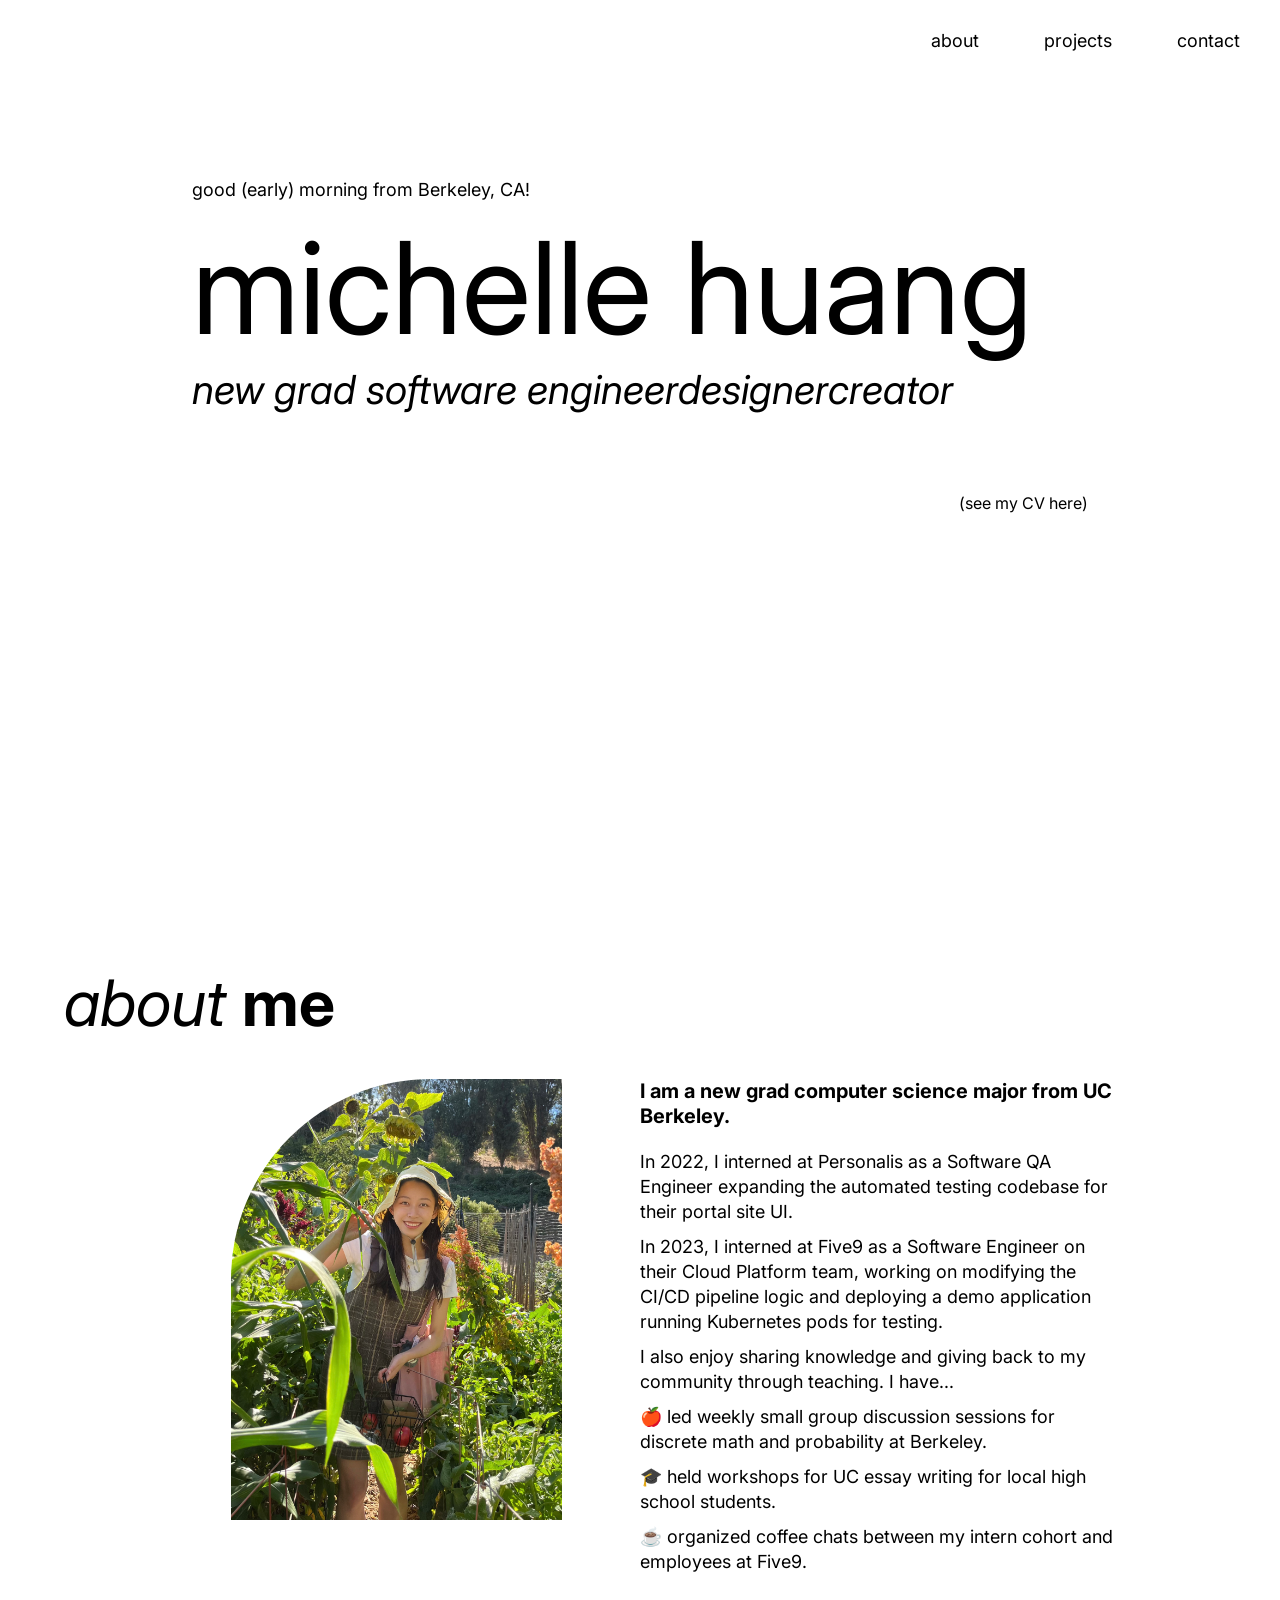
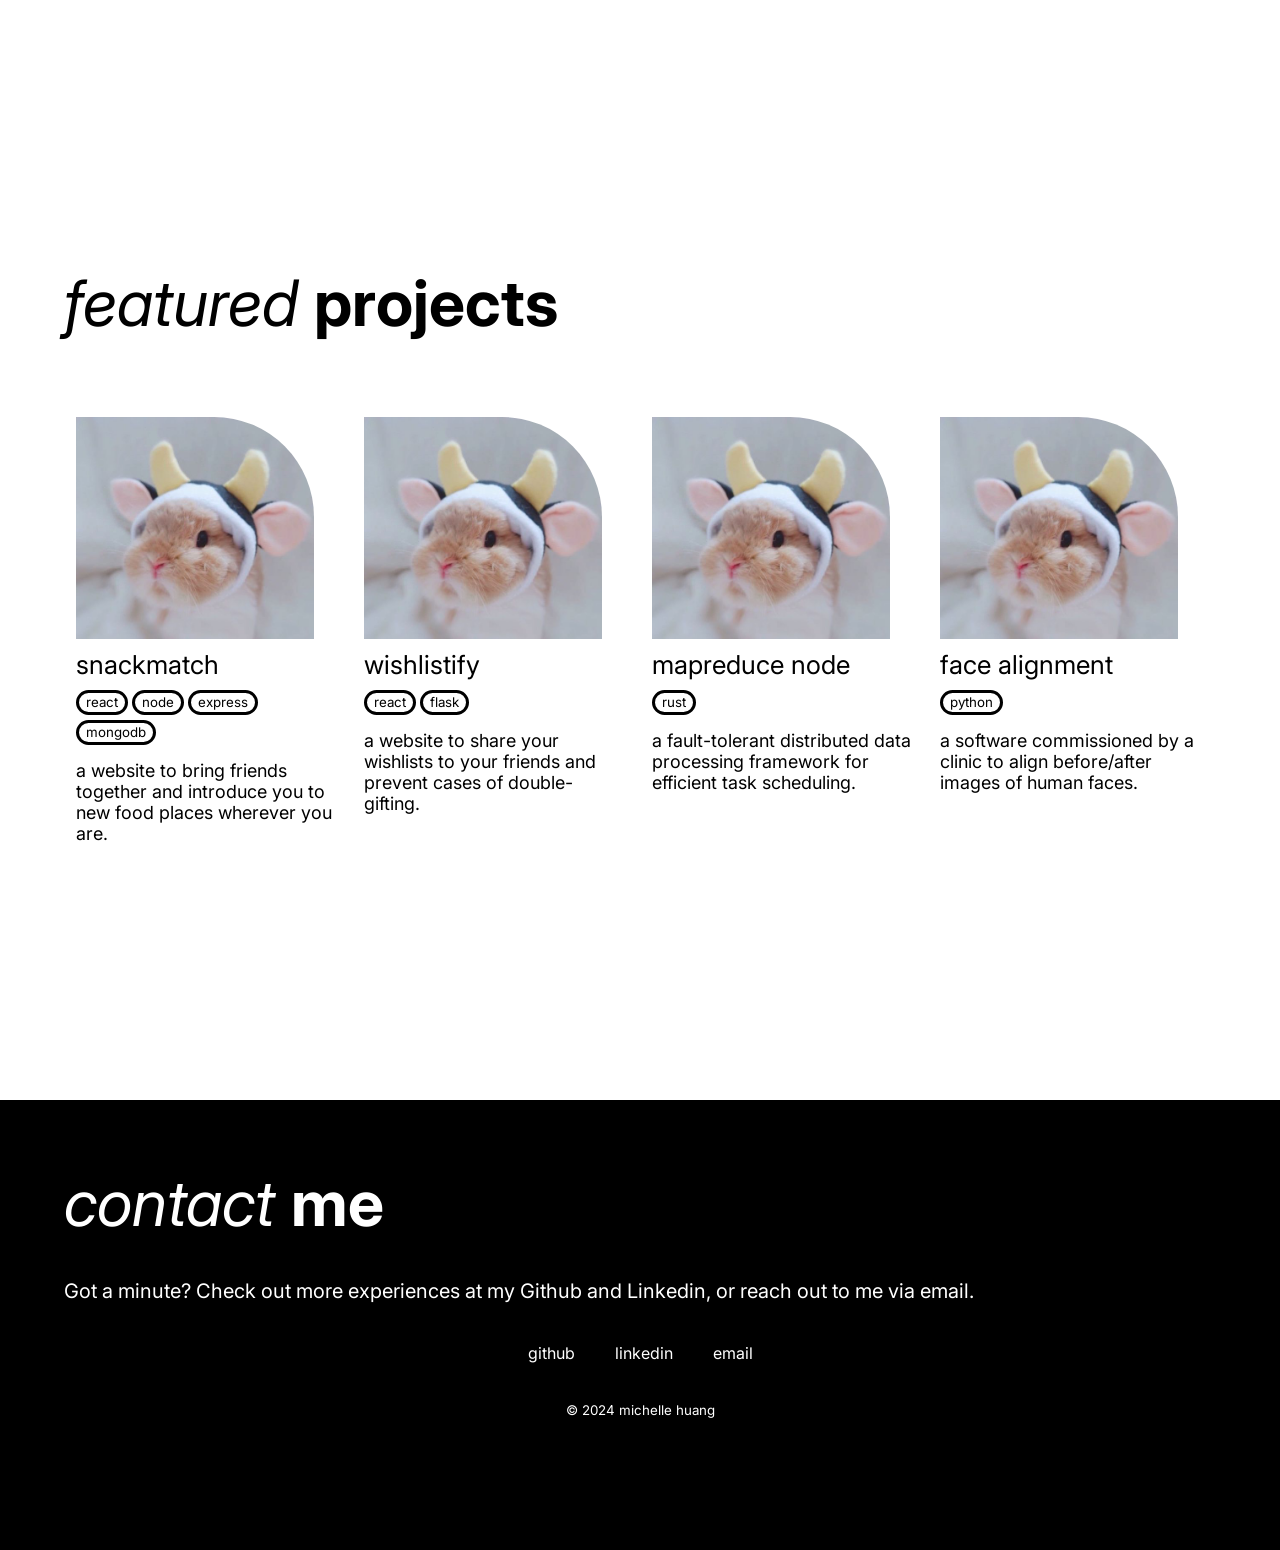
==== index.html @ ca5a9a95 "add underline animation to contact links" ====
<!DOCTYPE html>
<html>
    <head>
        <meta charset="utf-8">
        <title>Michelle Huang | CV</title>
        <meta name="description" content="">
        <meta name="viewport" content="width=device-width, initial-scale=1">
        <link href='https://fonts.googleapis.com/css?family=Inter' rel='stylesheet'>
        <link rel="stylesheet" href="./resources/css/styles.css" type="text/css">
    </head>
    <body>
        <div class="page">
            <!-- navbar -->
            <nav>
                <ul>
                    <li class="nav-item"><a href="#about-me">about</a></li>
                    <li class="nav-item"><a href="#featured-projects">projects</a></li>
                    <li class="nav-item"><a href="#contact-me">contact</a></li>
                </ul>
            </nav>            
    
            <div class="header-container">
                <!-- header -->
                <p id="greeting"></p>
                <h1>michelle huang</h1>
                <h3>
                    <span class="intro">new grad software engineer</span>
                    <span class="intro">designer</span>
                    <span class="intro">creator</span>
                </h3>
            </div>
            <div class="cv-container">
                <a href="./resources/cv/resume.pdf">(see my CV here)</a>
            </div>
        </div>

        <div class="page">
            <!-- about me -->
            <h2 id="about-me"><span class="italic">about</span> <span class="bold">me</span></h2>
            <div class="about-container">
                <div class="column">
                    <img id="garden-img" src="./resources/images/garden-pic.jpeg" alt="me standing in a garden">
                </div>
        
                <div class="column">
                    <div>
                        <h5 class="bold">I am a new grad computer science major from UC Berkeley.</h5>
                        <p>In 2022, I interned at Personalis as a Software QA Engineer expanding the automated testing codebase for their portal site UI.</p>
                        <p>In 2023, I interned at Five9 as a Software Engineer on their Cloud Platform team, working on modifying the CI/CD pipeline logic and deploying a demo application running Kubernetes pods for testing.</p>
                        <p>I also enjoy sharing knowledge and giving back to my community through teaching. I have...</p>
                        <p>🍎 led weekly small group discussion sessions for discrete math and probability at Berkeley.</p>
                        <p>🎓 held workshops for UC essay writing for local high school students.</p>
                        <p>☕️ organized coffee chats between my intern cohort and employees at Five9.</p>
                    </div>
                </div>
            </div>
        </div>

        <div class="page">
            <!-- featured projects -->
            <h2 id="featured-projects"><span class="italic">featured</span> <span class="bold">projects</span></h2>

            <div class="projects-container">
                <div class="project-container">
                    <img class="project-img" src="./resources/images/bunbun.PNG" alt="">
                    <h4><a href="https://github.com/fullstack-decal-fa22/final-project-snack-match">snackmatch</a></h4>
                    <ul class="project-tags">
                        <li class="project-tag blue">react</li>
                        <li class="project-tag green2">node</li>
                        <li class="project-tag purple">express</li>
                        <li class="project-tag green">mongodb</li>
                    </ul>
                    <p class="project-text">a website to bring friends together and introduce you to new food places wherever you are.</p>    
                </div>

                <div class="project-container">
                    <img class="project-img" src="./resources/images/bunbun.PNG" alt="">
                    <h4><a href="https://github.com/1524michelle/share-my-wishlist">wishlistify</a></h4>
                    <ul class="project-tags">
                        <li class="project-tag blue">react</li>
                        <li class="project-tag pink">flask</li>
                    </ul>
                    <p class="project-text">a website to share your wishlists to your friends and prevent cases of double-gifting.</p>    
                </div>

                <div class="project-container">
                    <img class="project-img" src="./resources/images/bunbun.PNG" alt="">
                    <h4>mapreduce node</h4>
                    <ul class="project-tags">
                        <li class="project-tag orange">rust</li>
                    </ul>
                    <p class="project-text">a fault-tolerant distributed data processing framework for efficient task scheduling.</p>    
                </div>

                <div class="project-container">
                    <img class="project-img" src="./resources/images/bunbun.PNG" alt="">
                    <h4>face alignment</h4>
                    <ul class="project-tags">
                        <li class="project-tag yellow">python</li>
                    </ul>
                    <p class="project-text">a software commissioned by a clinic to align before/after images of human faces.</p>
                </div>
            </div>
        </div>

        <div class="half-page">
            <!-- contact me -->
            <h2 id="contact-me"><span class="italic">contact</span> <span class="bold">me</span></h2>
            <div class="contact-container">
                <h5>Got a minute? Check out more experiences at my <a href="https://github.com/1524michelle">Github</a> and <a href="https://www.linkedin.com/in/1524michelle">Linkedin</a>, or reach out to me via <a href="mailto:1524michelle@berkeley.edu">email</a>.</h5>
                <div class="contact-links">
                    <a class="contact-link hover-underline-animation" href="https://github.com/1524michelle">github</a>
                    <a class="contact-link hover-underline-animation" href="https://www.linkedin.com/in/1524michelle">linkedin</a>
                    <a class="contact-link hover-underline-animation" href="mailto:1524michelle@berkeley.edu">email</a>
                </div>
            </div>
                <p id="copyright">© 2024 michelle huang</p>
        </div>

        <script>
            var myDate = new Date();
            var hrs = myDate.getHours();

            var greet;

            if (hrs < 6)
            greet = 'good (early) morning';
            else if (hrs >= 6 && hrs <= 12)
            greet = 'good morning';
            else if (hrs >= 12 && hrs <= 17)
            greet = 'good afternoon';
            else if (hrs >= 17 && hrs <= 24)
            greet = 'good evening';

            document.getElementById('greeting').innerHTML = greet + ' from Berkeley, CA!';
        </script>
    </body>
</html>
---- resources/css/styles.css ----
* {
    font-family: Inter, Arial, sans-serif;
    margin: 0;
    padding: 0;
    font-weight: normal;
    box-sizing: border-box; /* includes padding/border in width and height of elements */
}

h1 { /* my name in the title page */
    font-size: 128px;
}

h2 { /* section titles */
    font-size: 64px;
    padding-left: 5%;
    padding-top: 5%;
}

h3 { /* my title in the title page */
    font-size: 40px;
    font-style: italic;
    font-weight: thin;
}

h4 { /* project titles */
    font-size: 26px;
    margin-top: 10px;
}

h5 { /* emphasis lines */
    font-size: 20px;
    margin-bottom: 20px;
}

p {
    font-size: 18px;
    margin-bottom: 10px;
}

body {
    margin: 0;
    padding: 0;
}

nav {
    padding: 30px 20px 0;
    text-align: right;
    font-size: small;
}

ul {
    list-style-type: none;
    font-size: 18px;
}

li {
    display: inline-block;
}

a {
    text-decoration: none;
    color: black;
}

.bold {
    font-weight: bold;
}

.italic {
    font-style: italic;
}

.page {
    height: 100vh;
    width: 100vw;
    display: block;
}

.nav-item {
    margin-left: 40px;
    margin-right: 20px;
}

.header-container {
    margin: 10% 15% 5%;
}

/* for intro animation */
.intro {
    float: left;
}

.cv-container {
    float: right;
    margin: 5% 15%;
}

.about-container {
    margin: 3% 12%;
    line-height: 25px;
}

.column {
    float: left;
    width: 50%;
    display: flex;
    flex-direction: column;
    justify-content: center;
    align-items: center;
}

.projects-container {
    padding: 5%;
}

.project-container {
    width: 25%;
    padding: 1%;
    display: flex;
    flex-direction: column;
    float: left;
}

.project-img {
    width: 90%;
    border-radius: 0 100px 0 0;
}

.project-tags {
    margin-top: 10px;
    font-size: smaller;
}

.project-tag {
    border-style: solid;
    border-radius: 50px;
    padding: 1px 7px 2px;
    margin-right: 0px;
    margin-bottom: 5px;
}

.project-text {
    margin-top: 10px;
}

.half-page {
    height: 50vh;
    width: 100vw;
    background-color: black;
    color: white;
}

.half-page a {
    color: white;
}

.contact-container {
    padding: 3% 5%;
}

.contact-links {
    display: flex;
    justify-content: center;
    align-items: center;
    color: white;
}

.contact-link {
    margin: 20px 20px 0px;
    position: relative;
}

.hover-underline-animation::after {
    content: '';
    position: absolute;
    width: 100%;
    transform: scaleX(0);
    height: 1px;
    bottom: 0;
    left: 0;
    background-color: white;
    transform-origin: bottom right;
    transition: transform 0.25s ease-out;
}

.hover-underline-animation:hover::after {
    transform: scaleX(1);
    transform-origin: bottom left;
}

#garden-img {
    display: block;
    width: 68%;
    align-content: center;
    border-radius: 200px 0 0 0;
    float: left
}

#copyright {
    display: block;
    text-align: center;
    font-size: smaller;
    float: bottom;
}

/* hover colors: used in project tags */

.pink:hover {
    color: white;
    background-color: pink;
    border-color: pink;
}

.orange:hover {
    color: white;
    background-color: coral;
    border-color: coral;
}

.yellow:hover {
    color: white;
    background-color: gold;
    border-color: gold;
}

.green:hover {
    color: white;
    background-color: darkseagreen;
    border-color: darkseagreen;
}

.green2:hover {
    color: white;
    background-color: yellowgreen;
    border-color: yellowgreen;
}

.blue:hover {
    color: white;
    background-color: skyblue;
    border-color: skyblue;
}

.purple:hover {
    color: white;
    background-color: plum;
    border-color: plum;
}
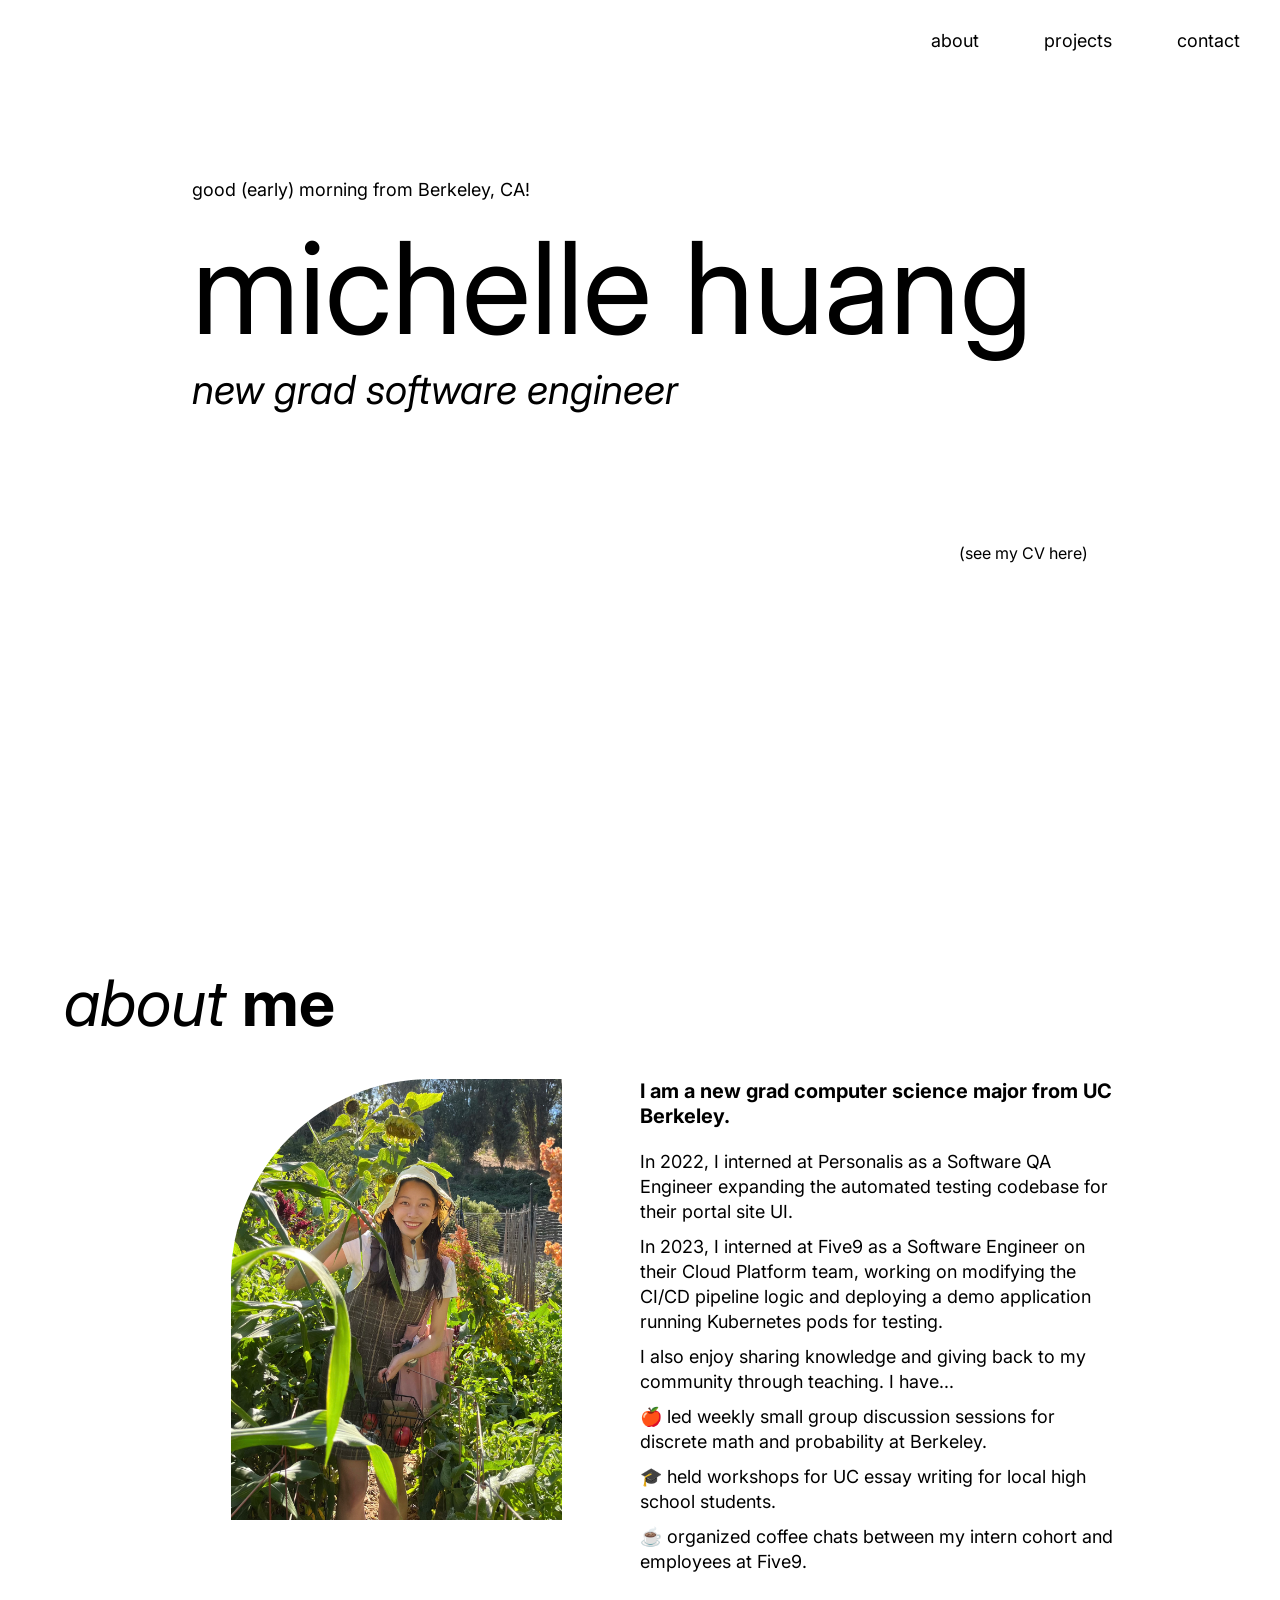
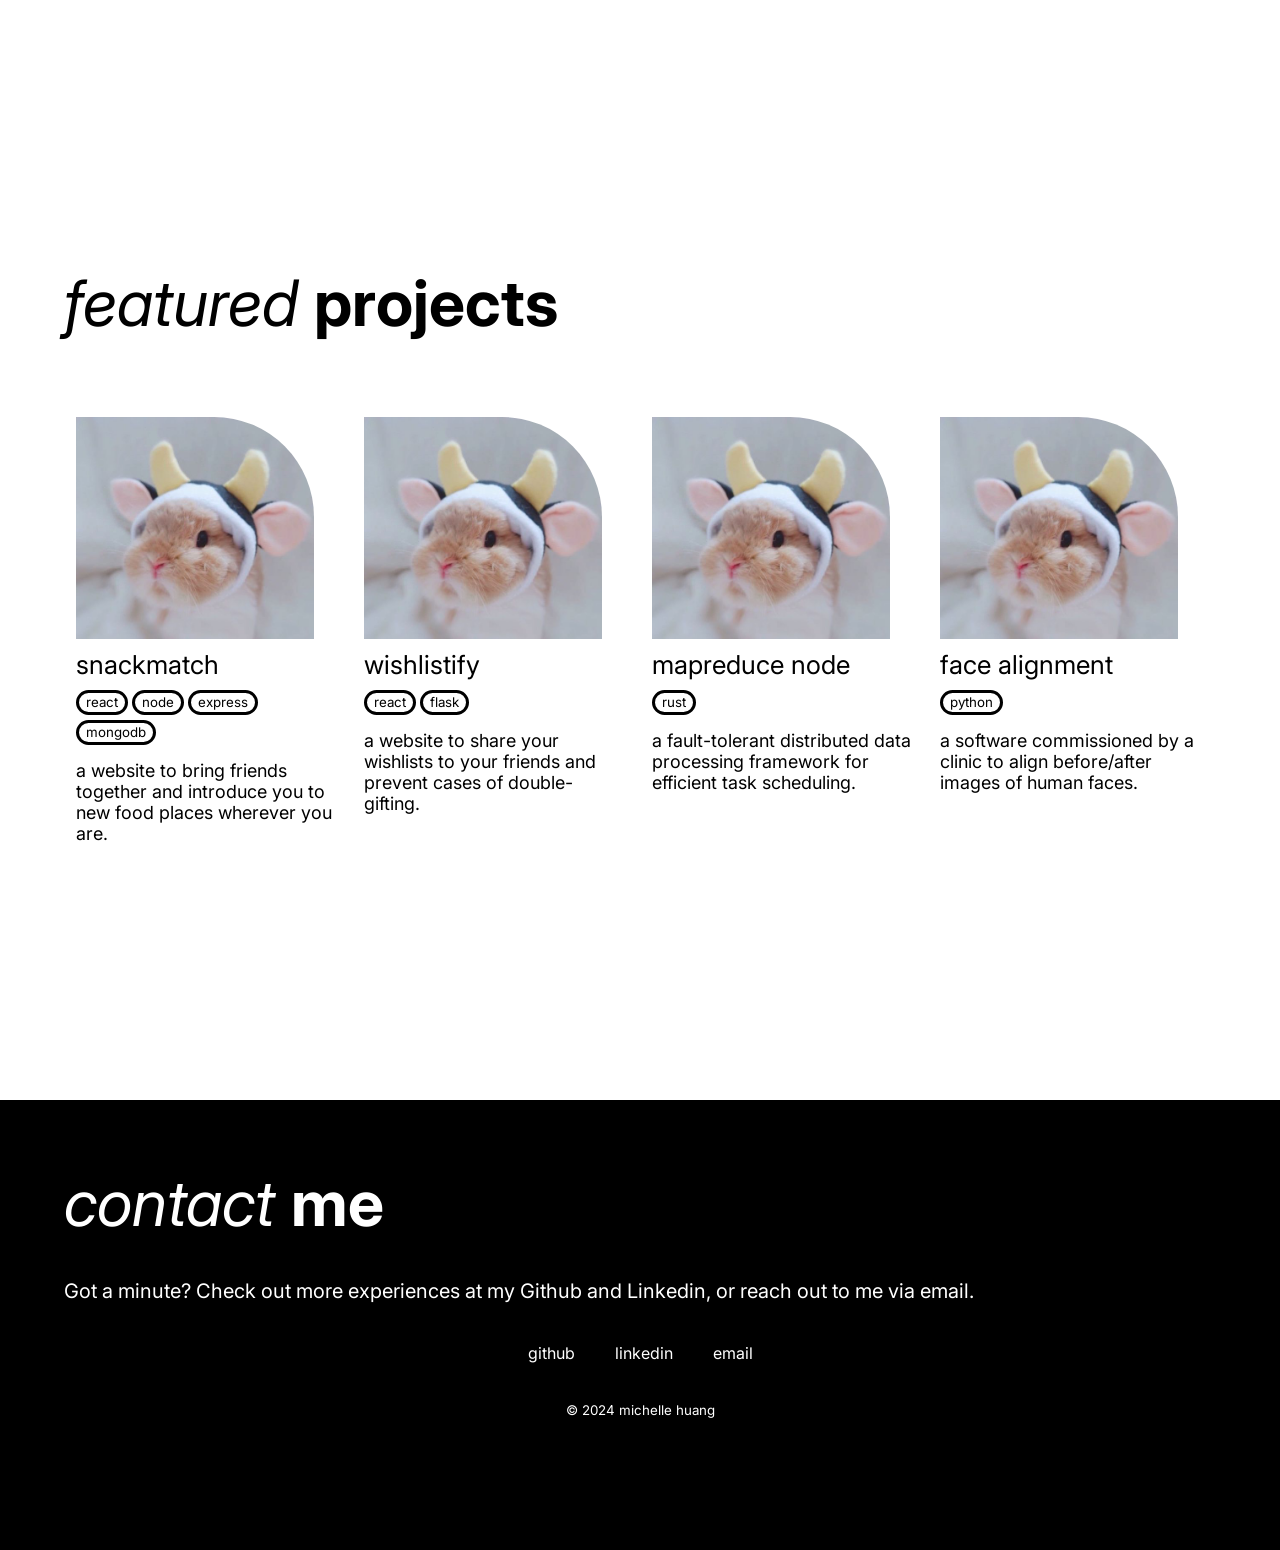
==== commit ffd09366: "add roller animation on intro" ====
--- a/index.html
+++ b/index.html
@@ -24,9 +24,13 @@
                 <p id="greeting"></p>
                 <h1>michelle huang</h1>
                 <h3>
-                    <span class="intro">new grad software engineer</span>
-                    <span class="intro">designer</span>
-                    <span class="intro">creator</span>
+                    <div class="roller">
+                        <span id="rolltext">
+                            new grad software engineer<br/>
+                            designer</br>
+                            creator<br/>
+                        <!-- </span> -->
+                    </div>
                 </h3>
             </div>
             <div class="cv-container">
--- a/resources/css/styles.css
+++ b/resources/css/styles.css
@@ -85,10 +85,33 @@
     margin: 10% 15% 5%;
 }
 
-/* for intro animation */
-.intro {
-    float: left;
-}
+/* for roller intro animation */
+.roller {
+    height: 50px;
+    line-height: 50px;
+    position: relative;
+    overflow: hidden; 
+    width: 100%;
+    display: flex;
+}
+
+.roller #rolltext {
+    position: absolute;
+    top: 0;
+    animation: slide 5s infinite;
+}
+
+@keyframes slide {
+    0%, 100% {
+      top: 0;
+    }
+    33.33% {
+      top: -50px;
+    }
+    66.66% {
+      top: -100px;    
+    }
+}  
 
 .cv-container {
     float: right;
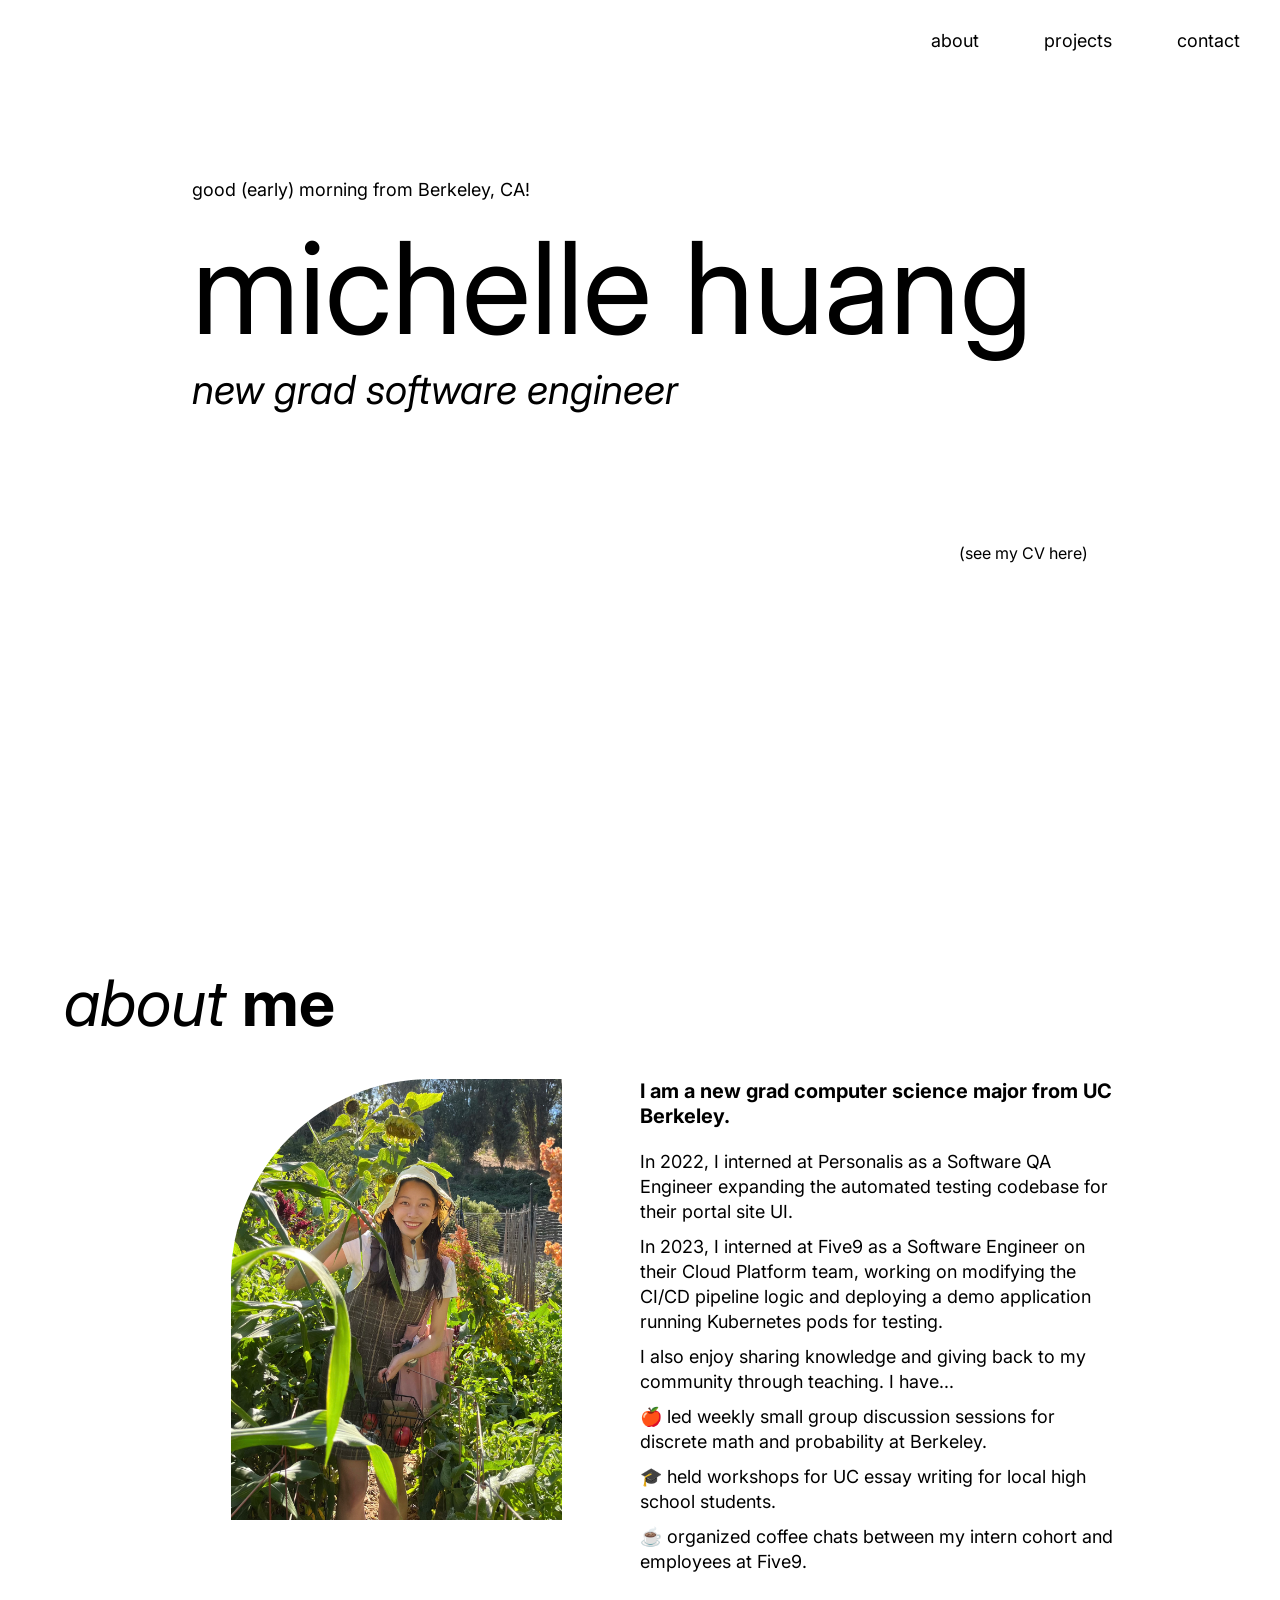
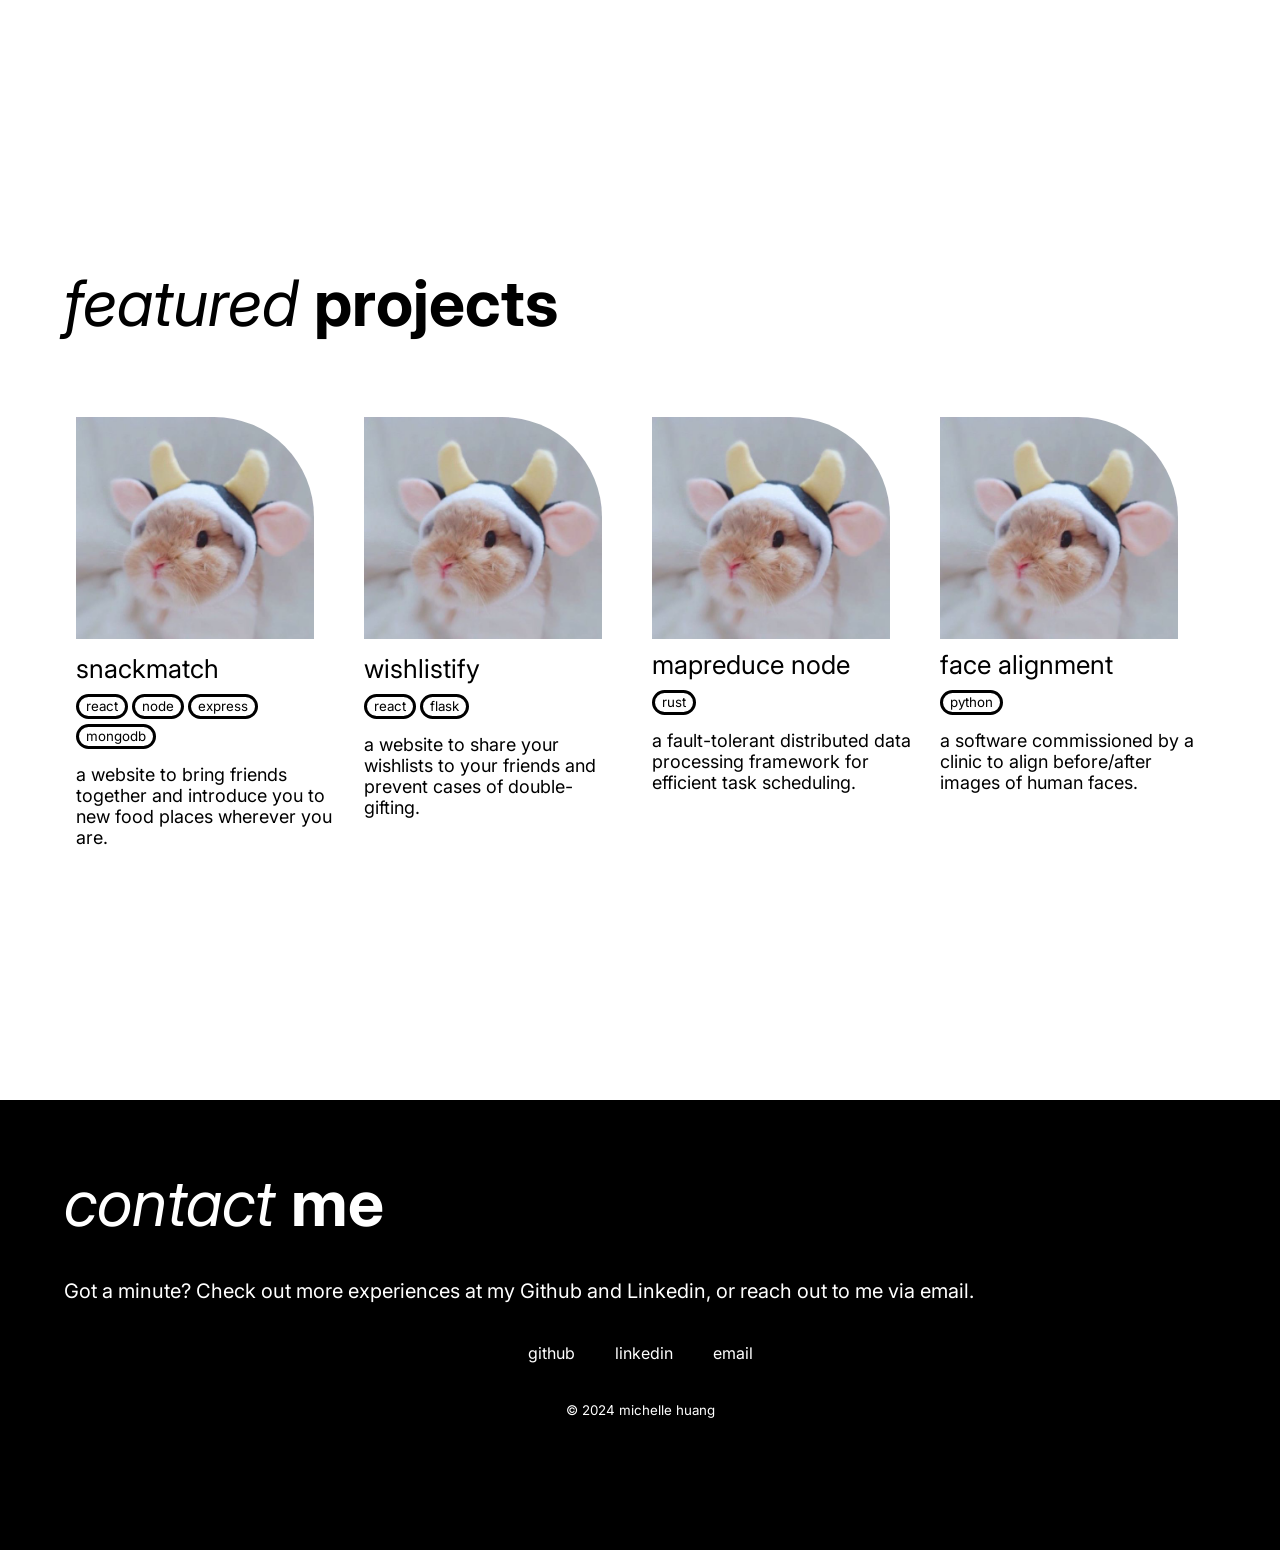
==== commit 17c74b86: "add links to project images" ====
--- a/index.html
+++ b/index.html
@@ -29,7 +29,6 @@
                             new grad software engineer<br/>
                             designer</br>
                             creator<br/>
-                        <!-- </span> -->
                     </div>
                 </h3>
             </div>
@@ -47,7 +46,7 @@
                 </div>
         
                 <div class="column">
-                    <div>
+                    <div id="content">
                         <h5 class="bold">I am a new grad computer science major from UC Berkeley.</h5>
                         <p>In 2022, I interned at Personalis as a Software QA Engineer expanding the automated testing codebase for their portal site UI.</p>
                         <p>In 2023, I interned at Five9 as a Software Engineer on their Cloud Platform team, working on modifying the CI/CD pipeline logic and deploying a demo application running Kubernetes pods for testing.</p>
@@ -66,8 +65,10 @@
 
             <div class="projects-container">
                 <div class="project-container">
-                    <img class="project-img" src="./resources/images/bunbun.PNG" alt="">
-                    <h4><a href="https://github.com/fullstack-decal-fa22/final-project-snack-match">snackmatch</a></h4>
+                    <a href="https://github.com/fullstack-decal-fa22/final-project-snack-match">
+                        <img class="project-img" src="./resources/images/bunbun.PNG" alt="">
+                        <h4>snackmatch</h4>
+                    </a>
                     <ul class="project-tags">
                         <li class="project-tag blue">react</li>
                         <li class="project-tag green2">node</li>
@@ -78,8 +79,10 @@
                 </div>
 
                 <div class="project-container">
-                    <img class="project-img" src="./resources/images/bunbun.PNG" alt="">
-                    <h4><a href="https://github.com/1524michelle/share-my-wishlist">wishlistify</a></h4>
+                    <a href="https://github.com/1524michelle/share-my-wishlist">
+                        <img class="project-img" src="./resources/images/bunbun.PNG" alt="">
+                        <h4>wishlistify</h4>
+                    </a>
                     <ul class="project-tags">
                         <li class="project-tag blue">react</li>
                         <li class="project-tag pink">flask</li>
@@ -122,6 +125,7 @@
         </div>
 
         <script>
+            // getting time of day for header page greeting
             var myDate = new Date();
             var hrs = myDate.getHours();
 
@@ -137,6 +141,38 @@
             greet = 'good evening';
 
             document.getElementById('greeting').innerHTML = greet + ' from Berkeley, CA!';
+
+            // animating about me paragraph
+            document.addEventListener("DOMContentLoaded", function() {
+                var paragraphs = document.querySelectorAll('#content p');
+                var animationDelay = 0;
+                var animated = false; // Flag to prevent repeated animation
+
+                function isInViewport(element) {
+                    var rect = element.getBoundingClientRect();
+                    return (
+                        rect.top >= 0 &&
+                        rect.left >= 0 &&
+                        rect.bottom <= (window.innerHeight || document.documentElement.clientHeight) &&
+                        rect.right <= (window.innerWidth || document.documentElement.clientWidth)
+                    );
+                }
+
+                function animateParagraphs() {
+                    if (!animated && isInViewport(document.getElementById('content'))) {
+                        paragraphs.forEach(function(paragraph) {
+                            paragraph.classList.add('animate'); // Add animate class to apply animation
+                            paragraph.style['animation-delay'] = animationDelay + 's';
+                            animationDelay += 0.1; // Increase the animation delay for each paragraph
+                        });
+                        animated = true;
+                    }
+                }
+
+                // Check if the target element is in the viewport when scrolling
+                window.addEventListener('scroll', animateParagraphs);
+            });
+
         </script>
     </body>
 </html>
--- a/resources/css/styles.css
+++ b/resources/css/styles.css
@@ -130,6 +130,22 @@
     flex-direction: column;
     justify-content: center;
     align-items: center;
+}
+
+/* for about me paragraph animation */
+@keyframes slideIn {
+    from {
+        transform: translateY(-20px);
+        opacity: 0;
+    }
+    to {
+        transform: translateY(0);
+        opacity: 1;
+    }
+}
+
+.animate {
+    animation: slideIn 0.5s ease forwards;
 }
 
 .projects-container {
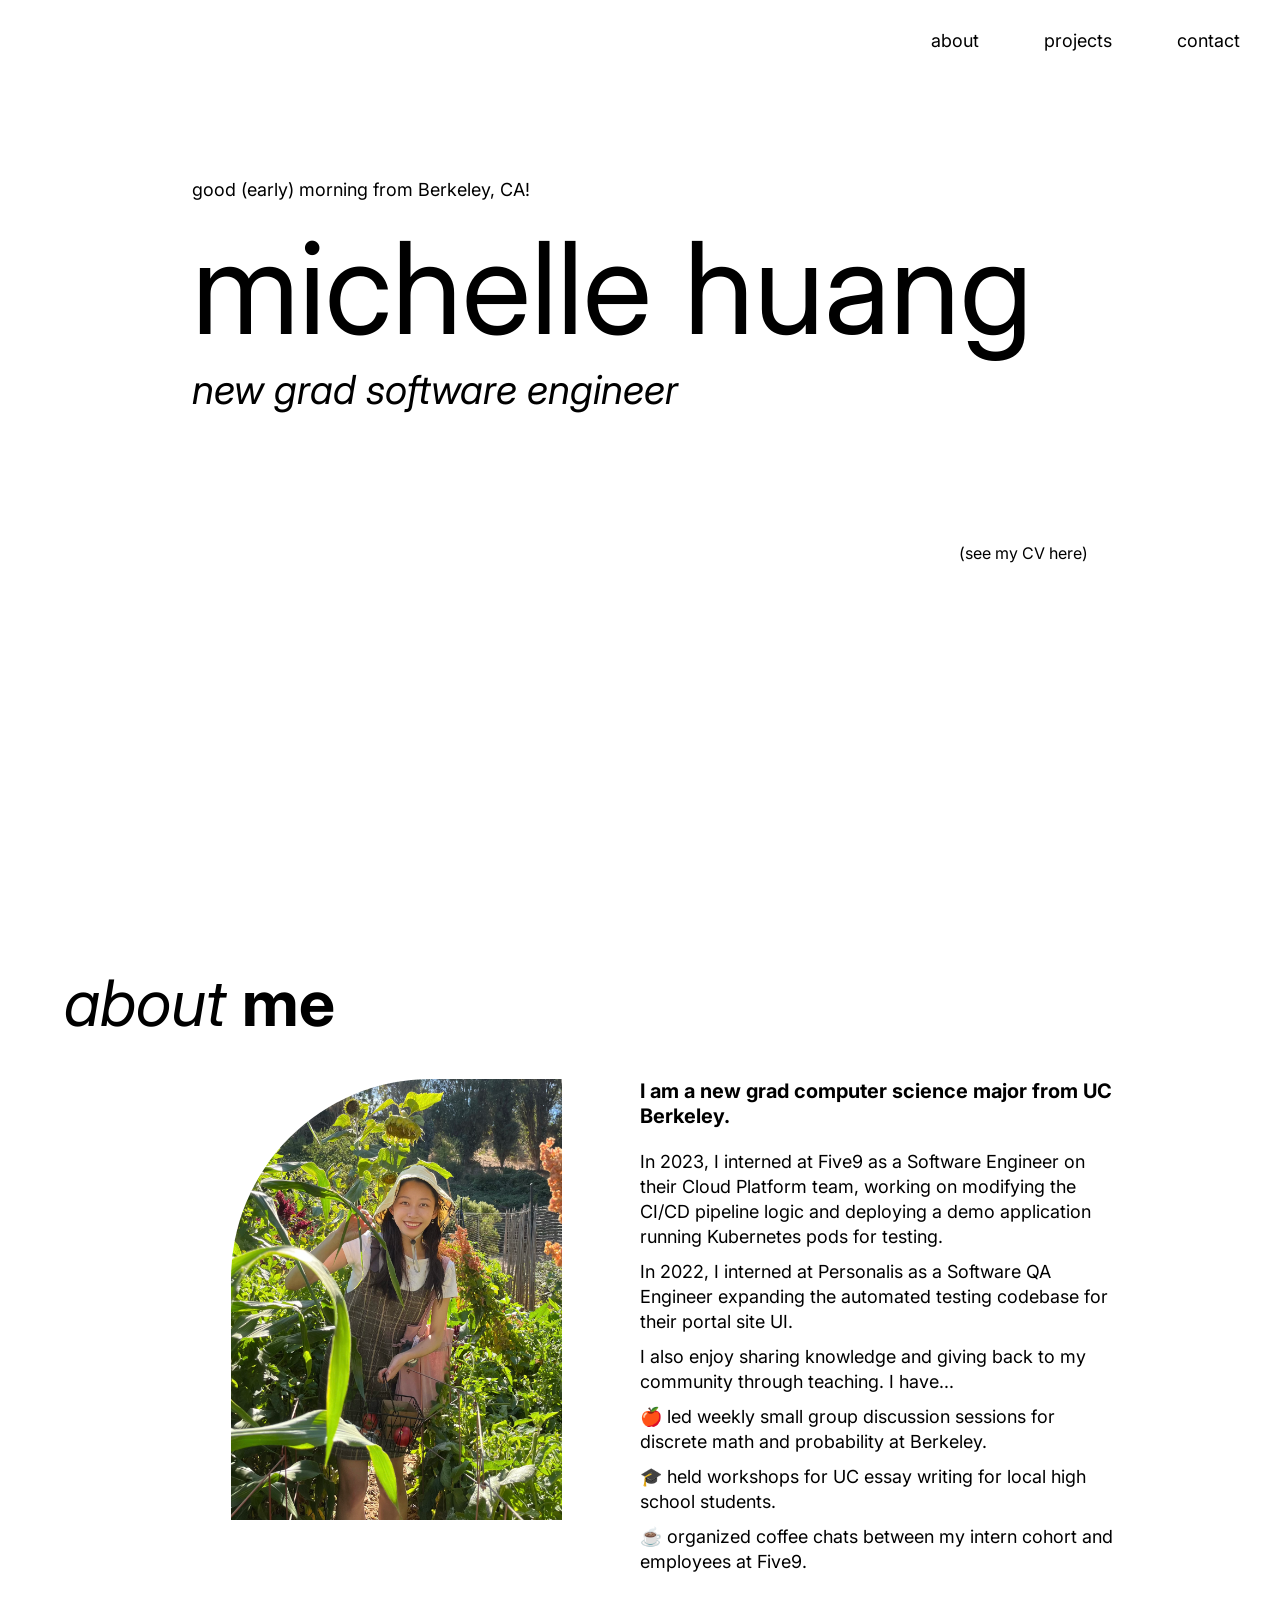
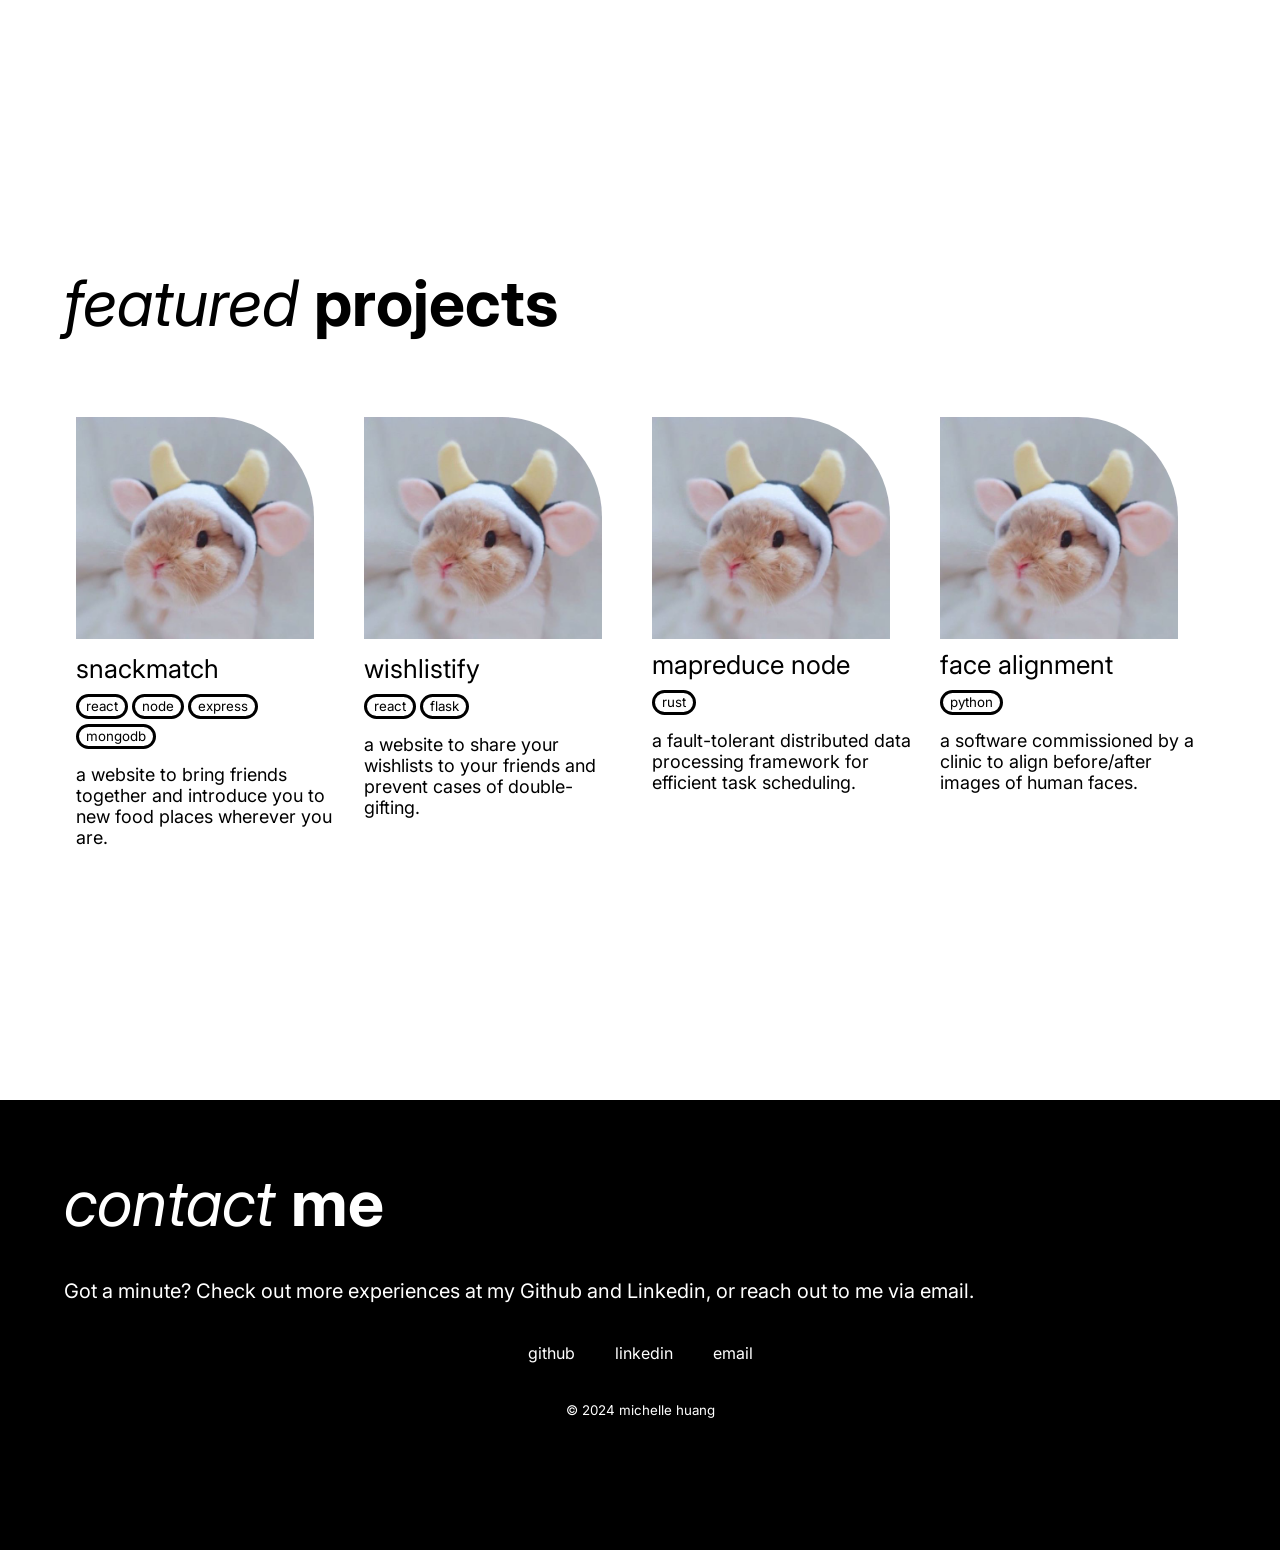
==== commit 79d07c8b: "order about me most recent experience first" ====
--- a/index.html
+++ b/index.html
@@ -48,8 +48,8 @@
                 <div class="column">
                     <div id="content">
                         <h5 class="bold">I am a new grad computer science major from UC Berkeley.</h5>
+                        <p>In 2023, I interned at Five9 as a Software Engineer on their Cloud Platform team, working on modifying the CI/CD pipeline logic and deploying a demo application running Kubernetes pods for testing.</p>
                         <p>In 2022, I interned at Personalis as a Software QA Engineer expanding the automated testing codebase for their portal site UI.</p>
-                        <p>In 2023, I interned at Five9 as a Software Engineer on their Cloud Platform team, working on modifying the CI/CD pipeline logic and deploying a demo application running Kubernetes pods for testing.</p>
                         <p>I also enjoy sharing knowledge and giving back to my community through teaching. I have...</p>
                         <p>🍎 led weekly small group discussion sessions for discrete math and probability at Berkeley.</p>
                         <p>🎓 held workshops for UC essay writing for local high school students.</p>
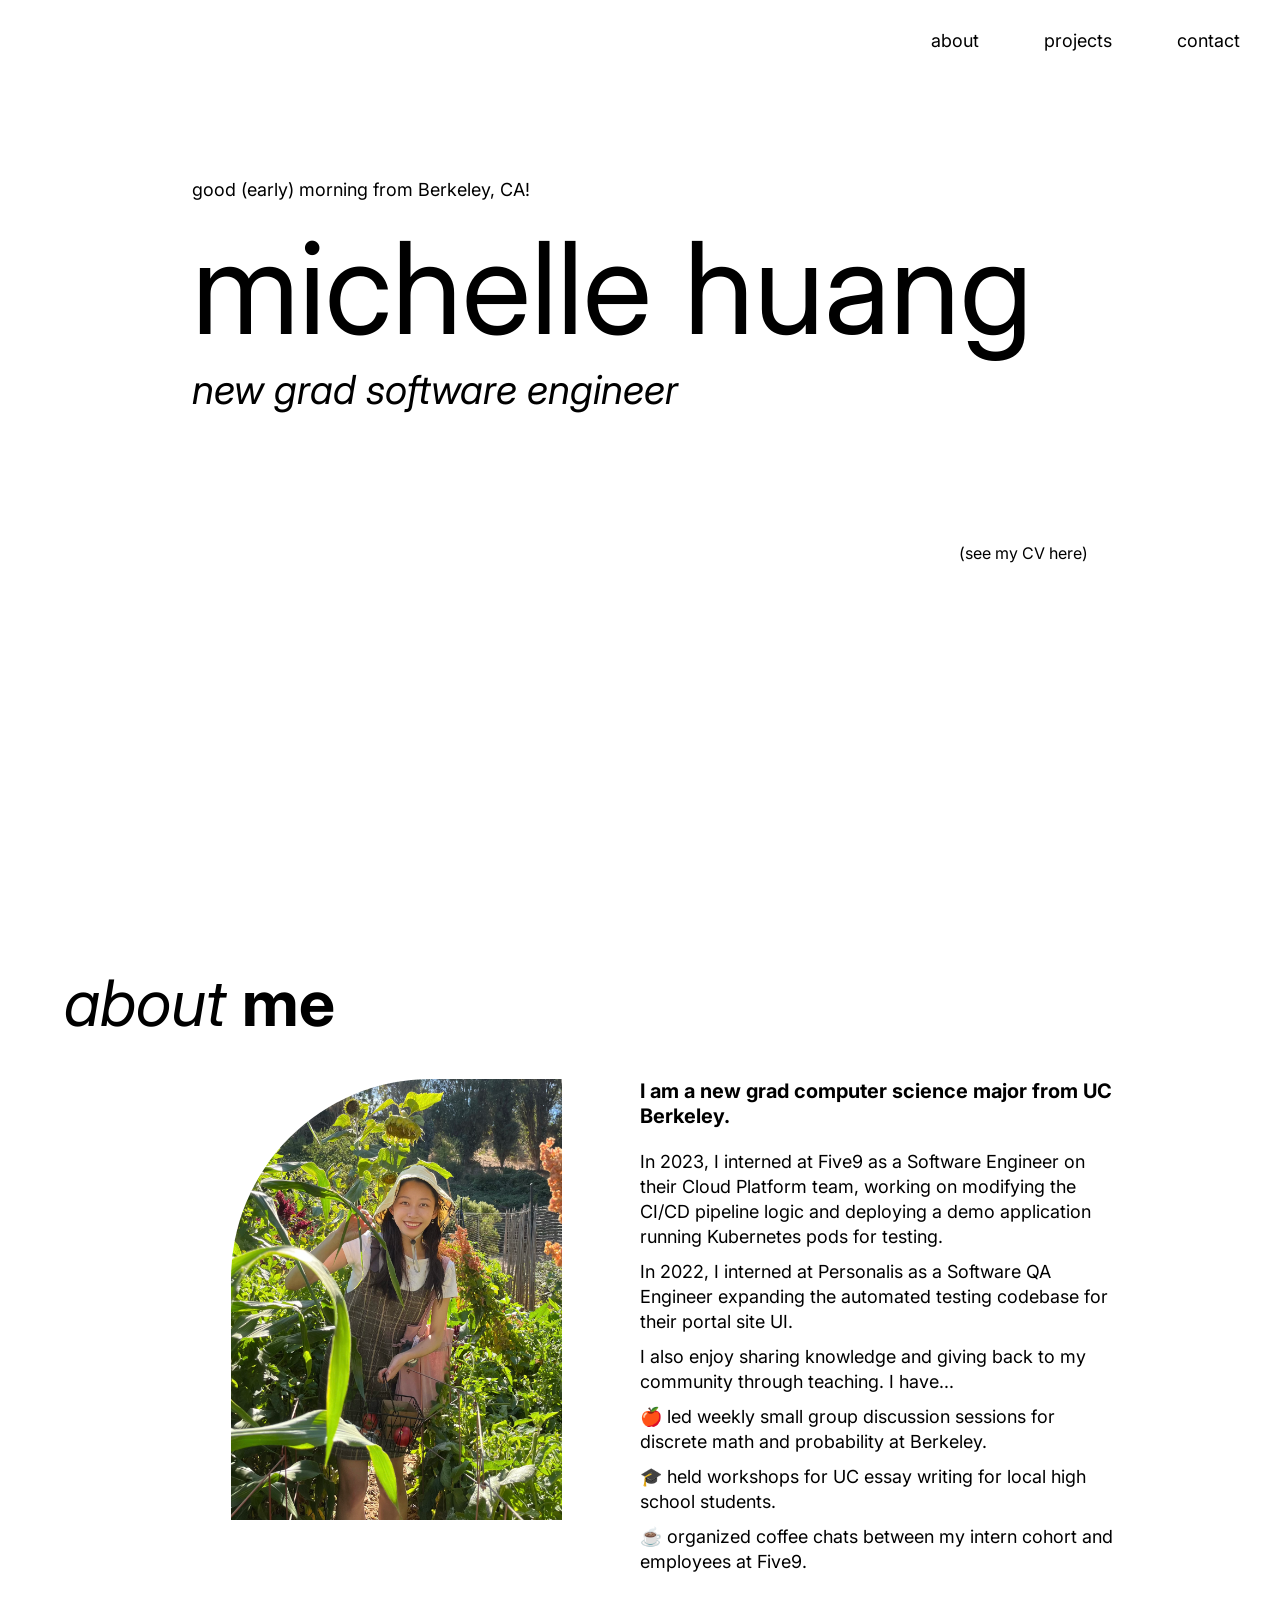
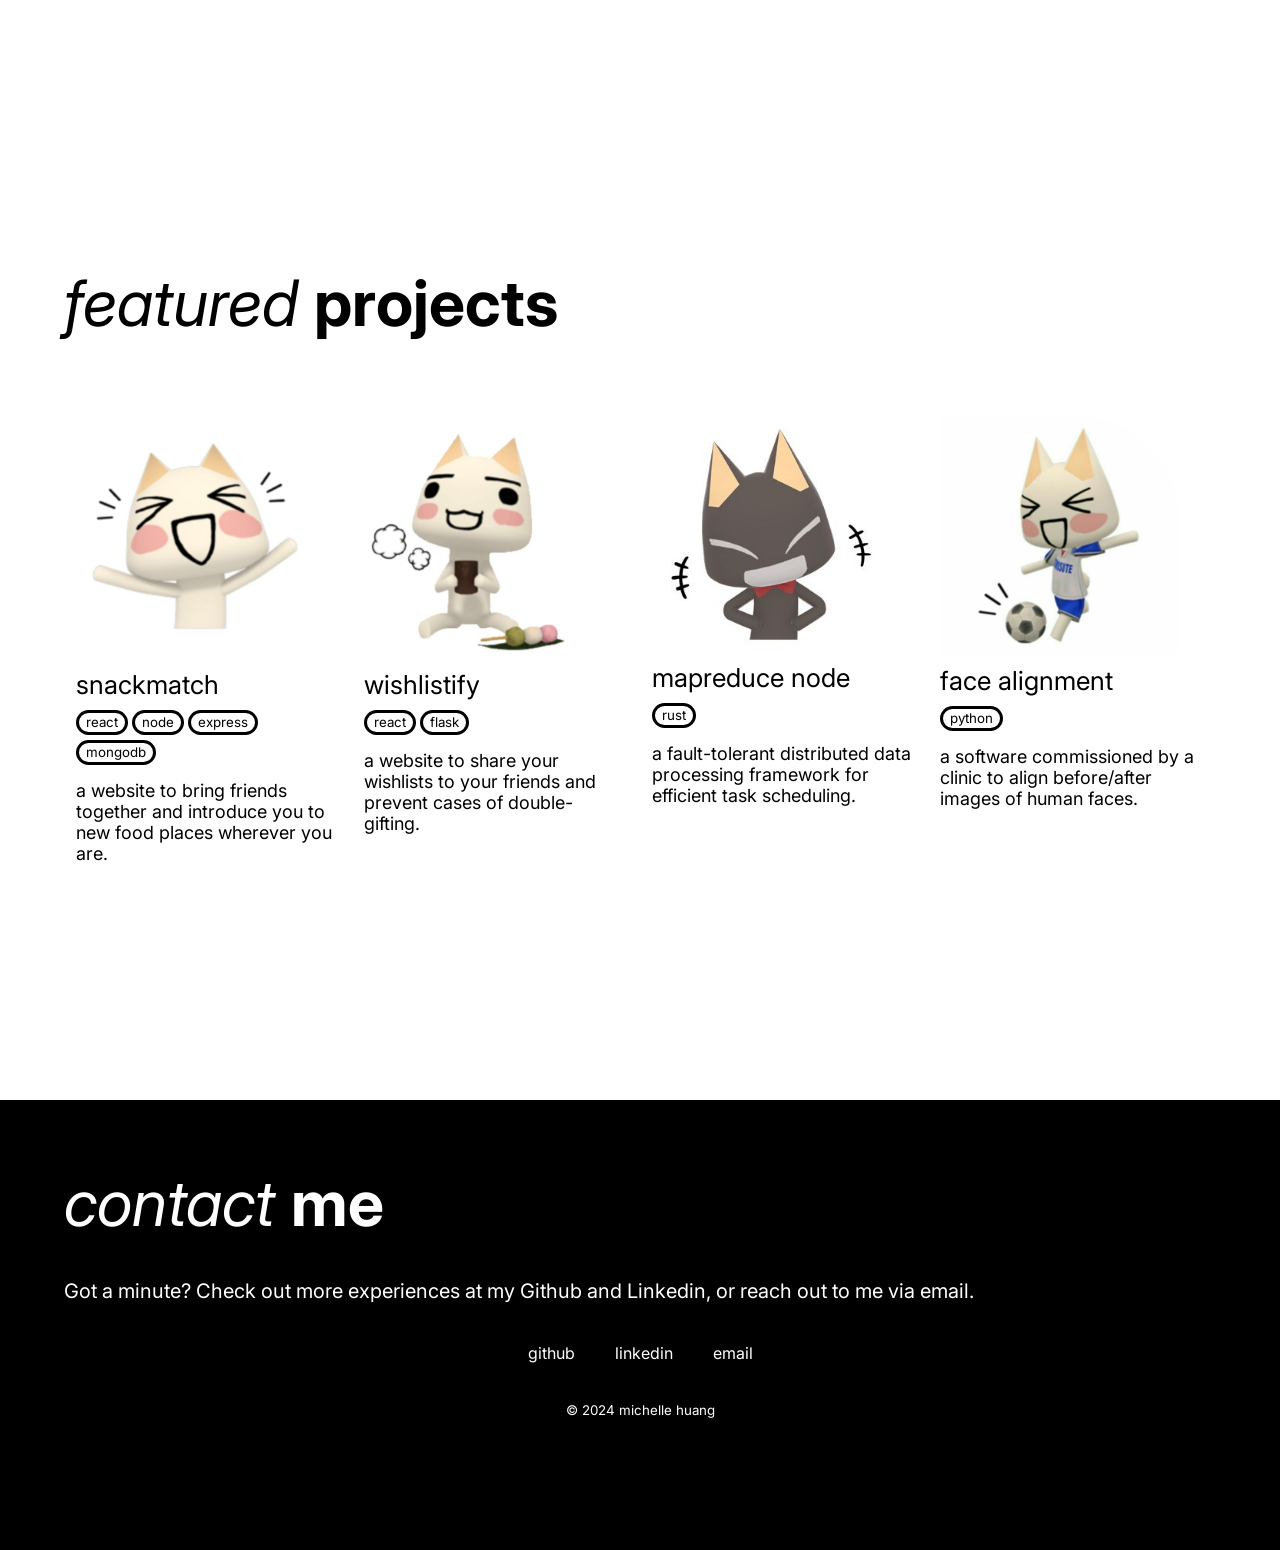
==== commit 65ba92ee: "replace project images" ====
--- a/index.html
+++ b/index.html
@@ -66,7 +66,7 @@
             <div class="projects-container">
                 <div class="project-container">
                     <a href="https://github.com/fullstack-decal-fa22/final-project-snack-match">
-                        <img class="project-img" src="./resources/images/bunbun.PNG" alt="">
+                        <img class="project-img" src="./resources/images/pic1.jpeg" alt="">
                         <h4>snackmatch</h4>
                     </a>
                     <ul class="project-tags">
@@ -80,7 +80,7 @@
 
                 <div class="project-container">
                     <a href="https://github.com/1524michelle/share-my-wishlist">
-                        <img class="project-img" src="./resources/images/bunbun.PNG" alt="">
+                        <img class="project-img" src="./resources/images/pic2.jpeg" alt="">
                         <h4>wishlistify</h4>
                     </a>
                     <ul class="project-tags">
@@ -91,7 +91,7 @@
                 </div>
 
                 <div class="project-container">
-                    <img class="project-img" src="./resources/images/bunbun.PNG" alt="">
+                    <img class="project-img" src="./resources/images/pic3.jpeg" alt="">
                     <h4>mapreduce node</h4>
                     <ul class="project-tags">
                         <li class="project-tag orange">rust</li>
@@ -100,7 +100,7 @@
                 </div>
 
                 <div class="project-container">
-                    <img class="project-img" src="./resources/images/bunbun.PNG" alt="">
+                    <img class="project-img" src="./resources/images/pic4.jpeg" alt="">
                     <h4>face alignment</h4>
                     <ul class="project-tags">
                         <li class="project-tag yellow">python</li>
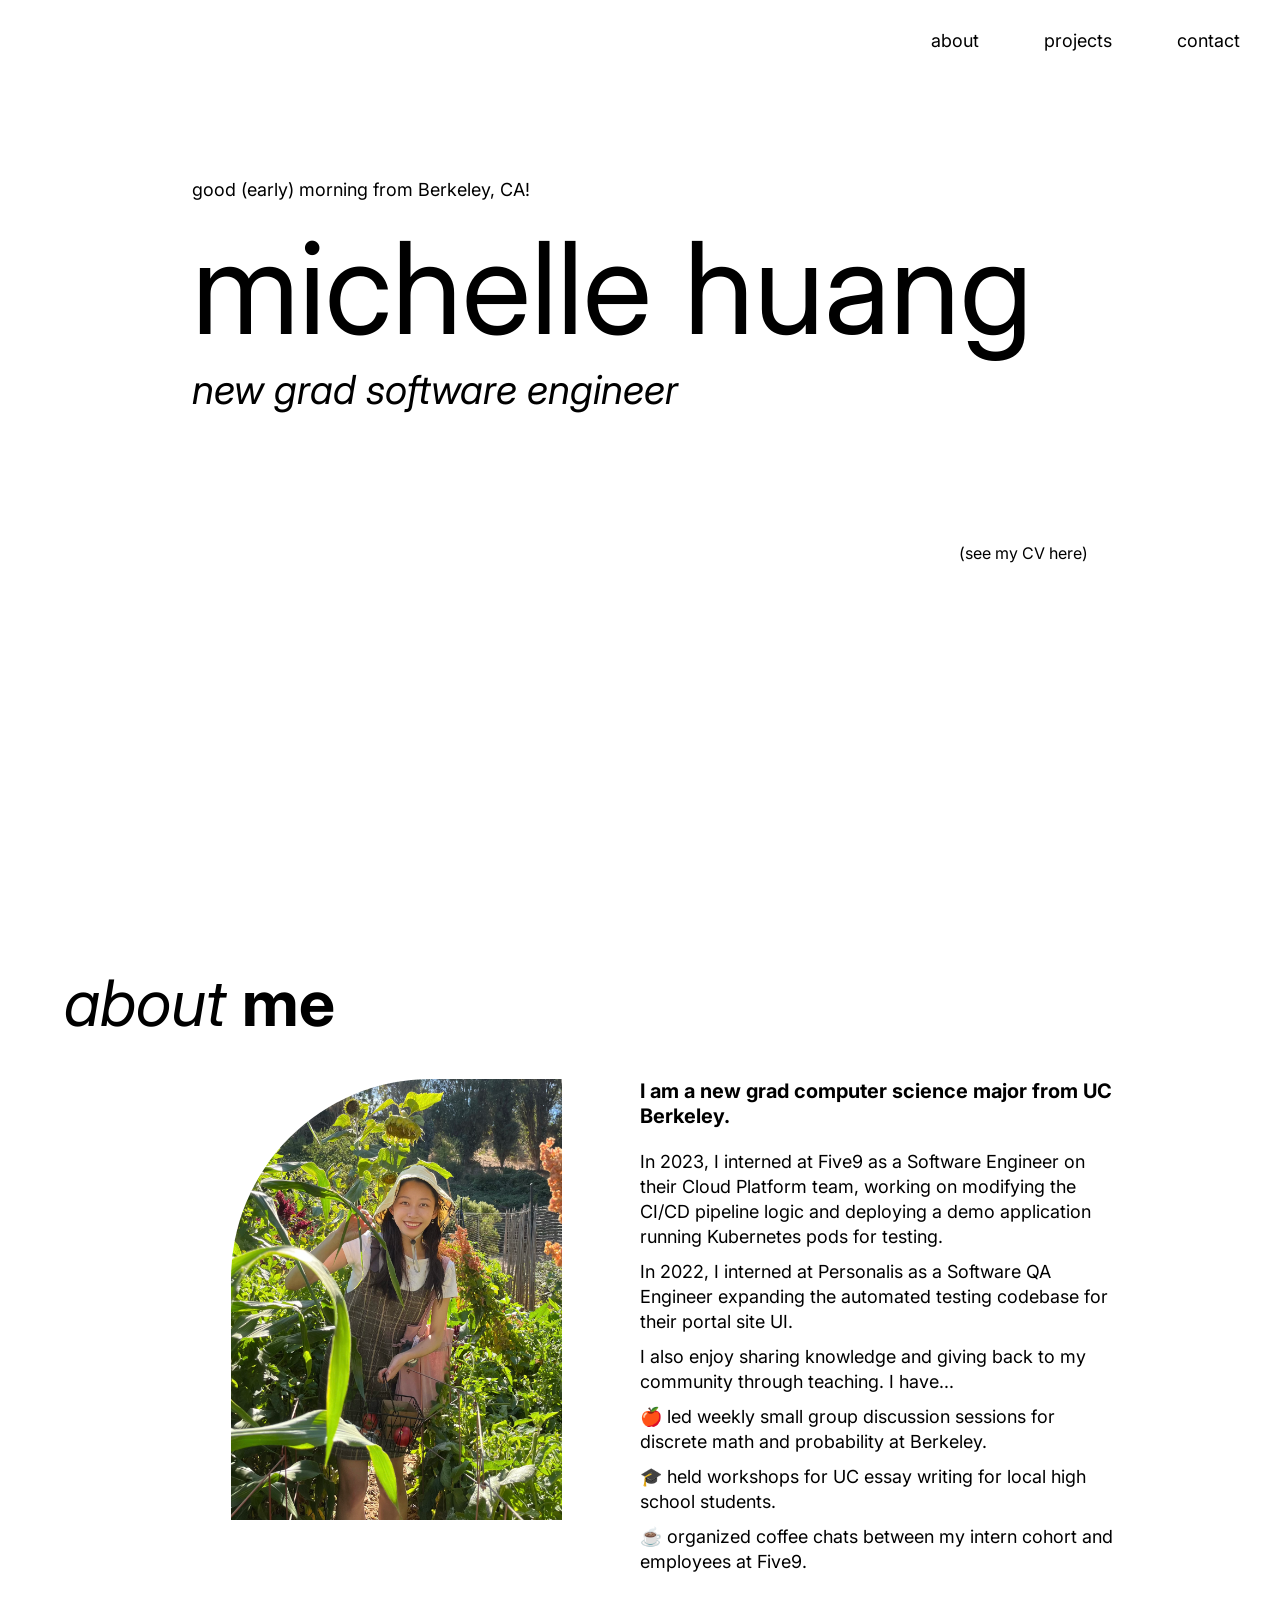
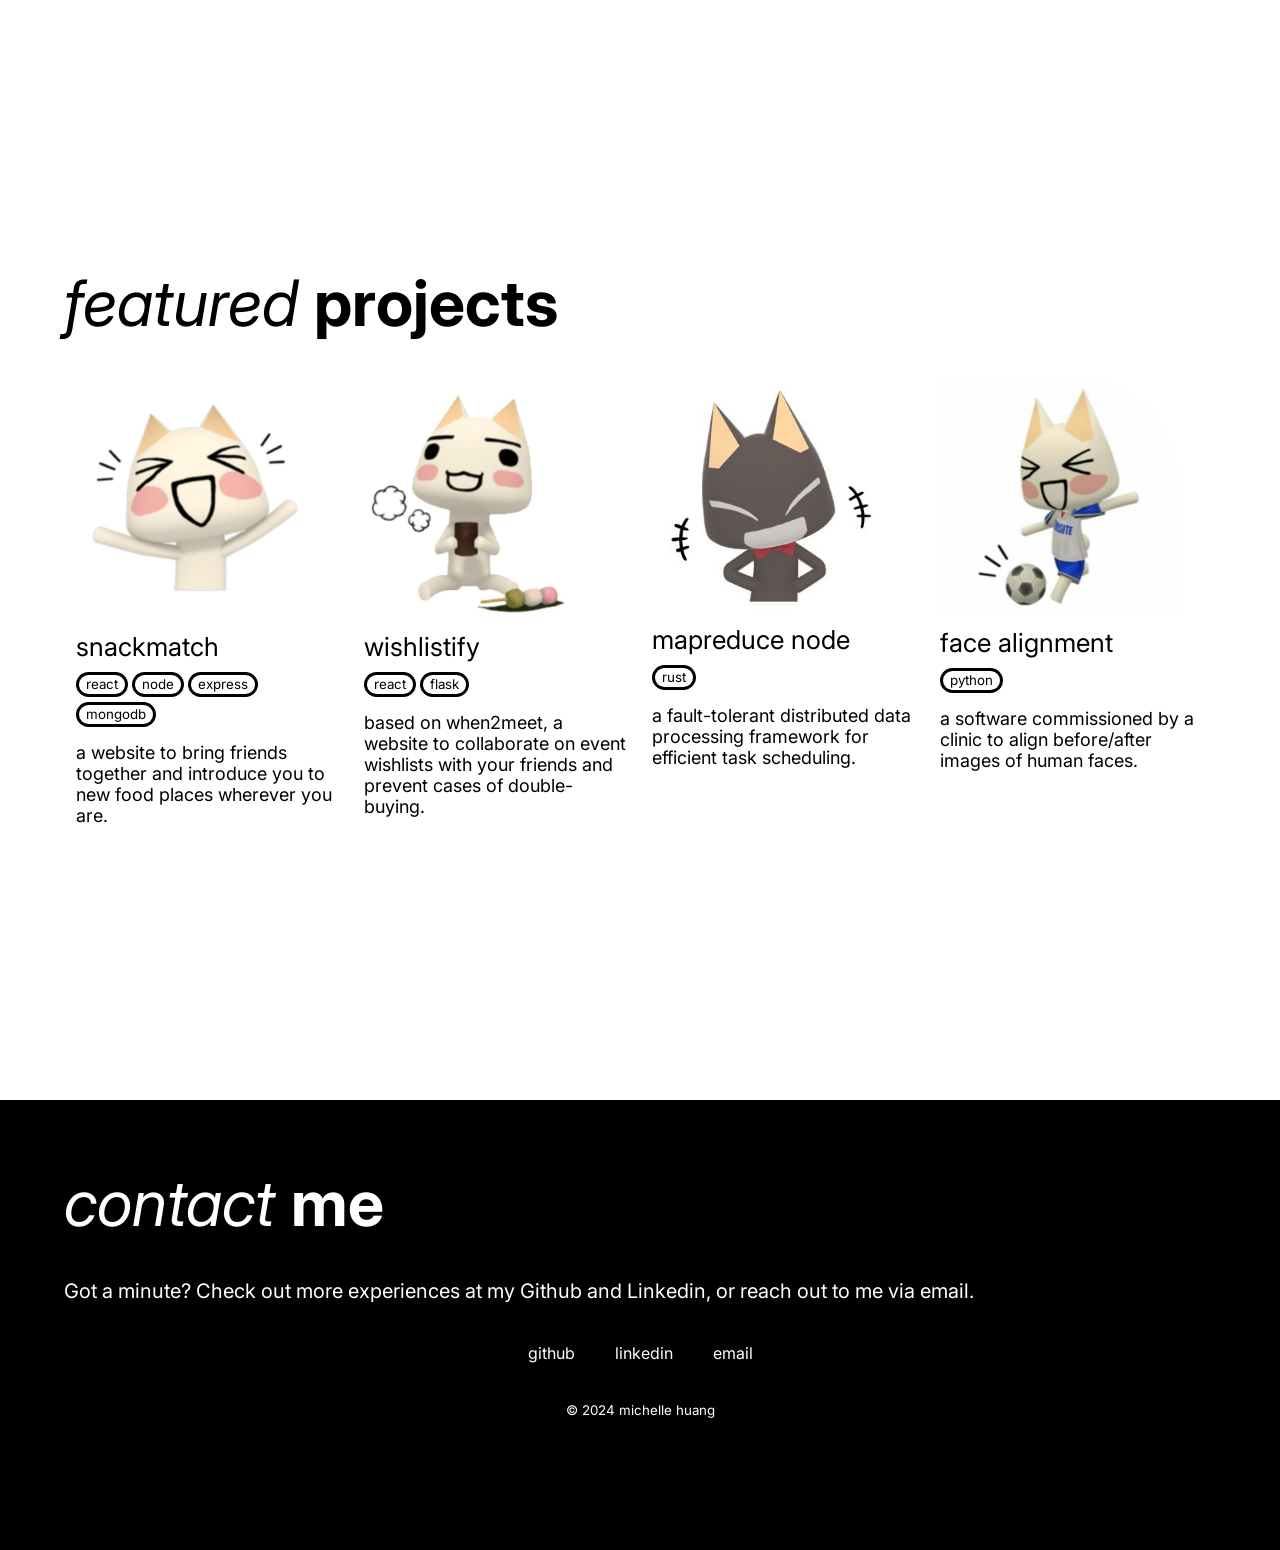
==== commit 0e089d56: "project image and link styling" ====
--- a/index.html
+++ b/index.html
@@ -87,7 +87,7 @@
                         <li class="project-tag blue">react</li>
                         <li class="project-tag pink">flask</li>
                     </ul>
-                    <p class="project-text">a website to share your wishlists to your friends and prevent cases of double-gifting.</p>    
+                    <p class="project-text">based on <a href="https://www.when2meet.com/">when2meet</a>, a website to collaborate on event wishlists with your friends and prevent cases of double-buying.</p>    
                 </div>
 
                 <div class="project-container">
--- a/resources/css/styles.css
+++ b/resources/css/styles.css
@@ -149,7 +149,7 @@
 }
 
 .projects-container {
-    padding: 5%;
+    padding: 2% 5% 5% 5%;
 }
 
 .project-container {
@@ -162,6 +162,7 @@
 
 .project-img {
     width: 90%;
+    object-fit: fill;
     border-radius: 0 100px 0 0;
 }
 
@@ -180,6 +181,11 @@
 
 .project-text {
     margin-top: 10px;
+}
+
+.project-container a:hover {
+    font-style: italic;
+    font-weight: bolder;
 }
 
 .half-page {
